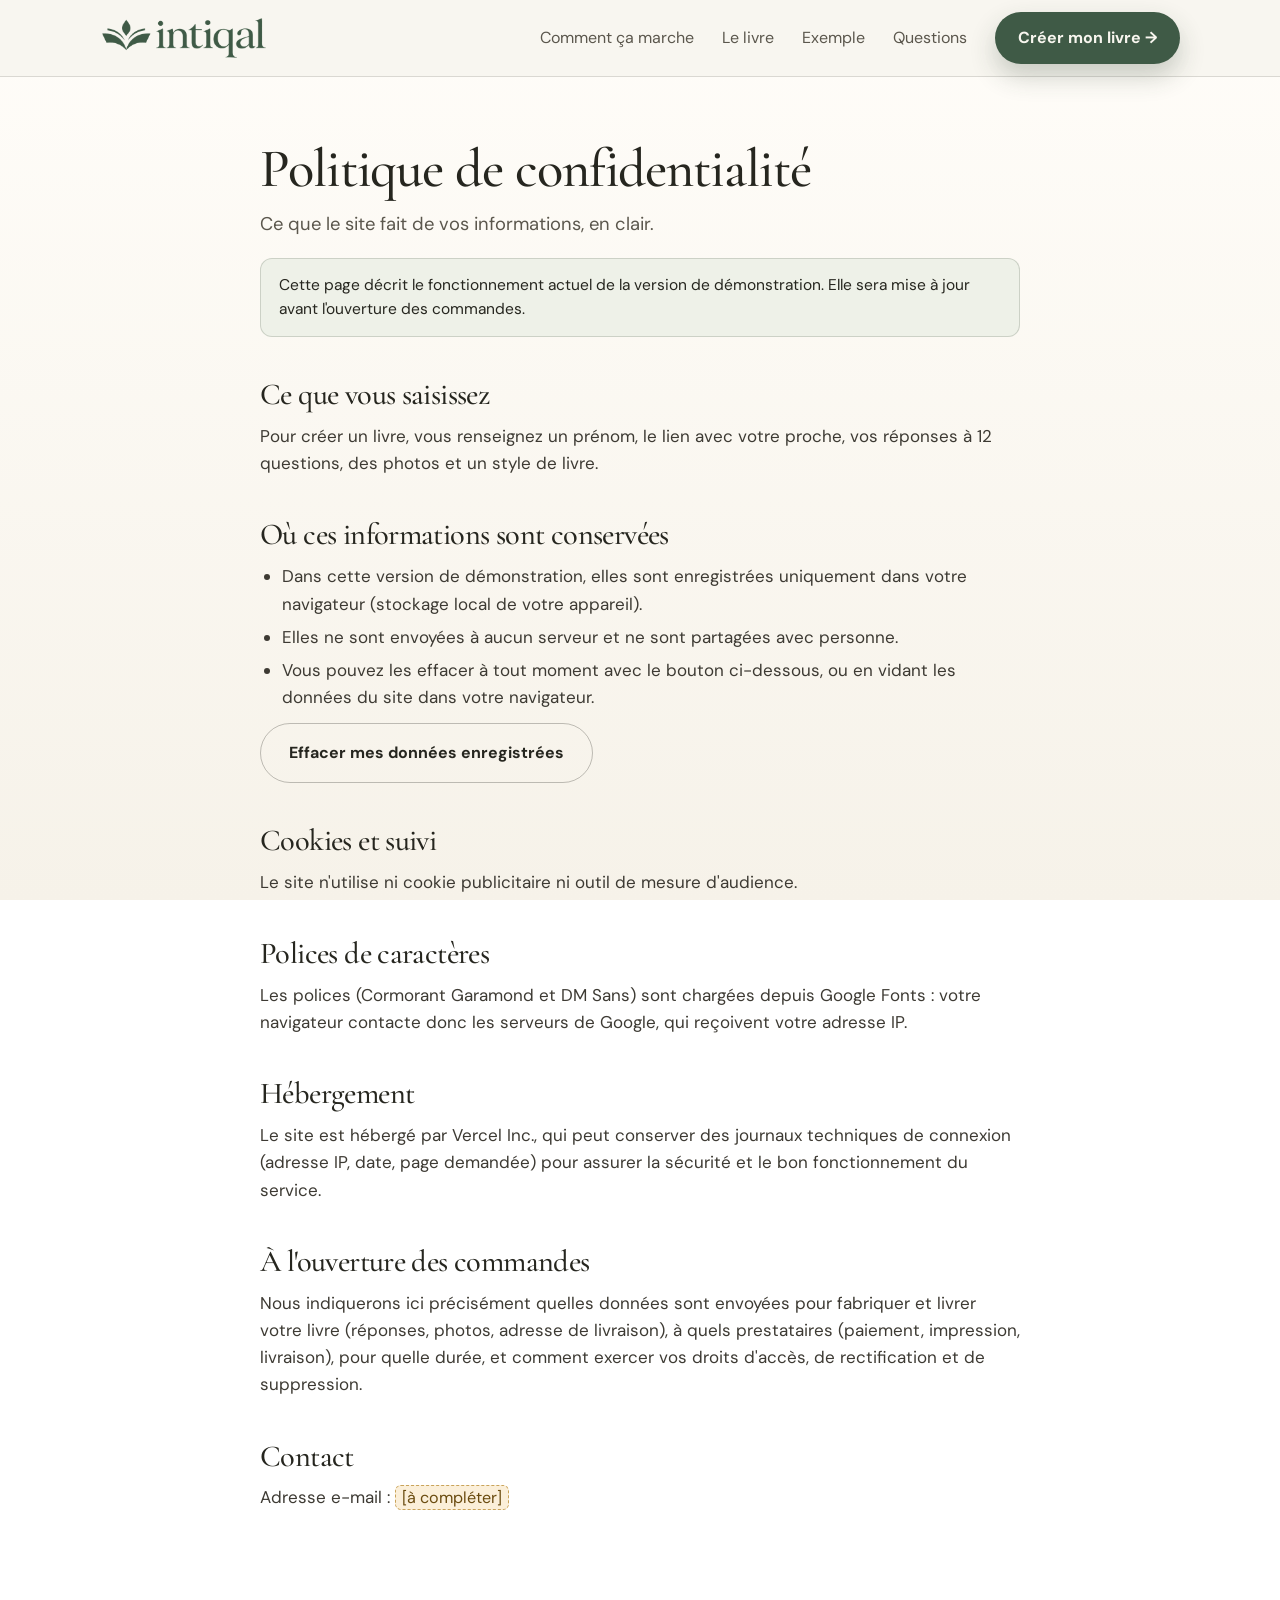
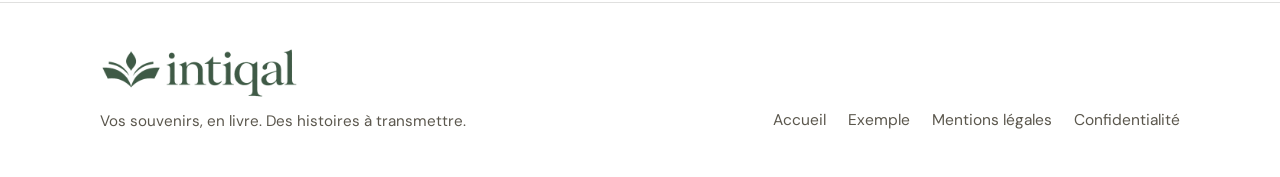
==== confidentialite.html @ 510142e5 "Refonte Intiqal" ====
<!doctype html>
<html lang="fr">
<head>
<meta charset="utf-8">
<meta name="viewport" content="width=device-width,initial-scale=1">
<title>Confidentialité — Intiqal</title>
<meta name="robots" content="noindex">
<meta name="theme-color" content="#3F5A46">
<link rel="icon" type="image/png" sizes="32x32" href="assets/favicon-32.png">
<link rel="preconnect" href="https://fonts.googleapis.com"><link rel="preconnect" href="https://fonts.gstatic.com" crossorigin>
<link href="https://fonts.googleapis.com/css2?family=Cormorant+Garamond:ital,wght@0,500;0,600;1,400;1,500&family=DM+Sans:wght@400;500;600;700&display=swap" rel="stylesheet">
<link rel="stylesheet" href="site.css">
</head>
<body>
<a class="skip" href="#contenu">Aller au contenu</a>
<header class="site-header"><div class="wrap nav">
  <a class="brand" href="index.html" aria-label="Intiqal — accueil"><img class="brand-logo" src="assets/logo-mark.png" width="520" height="136" alt="intiqal"></a>
  <nav class="links" aria-label="Navigation principale"><a href="index.html#concept">Comment ça marche</a><a href="index.html#livre">Le livre</a><a href="exemple.html">Exemple</a><a href="index.html#faq">Questions</a><a class="btn primary" href="creer.html">Créer mon livre →</a></nav>
  <button class="nav-mobile" id="menuBtn" aria-label="Ouvrir le menu" aria-expanded="false" aria-controls="mobileMenu"><svg class="icon" viewBox="0 0 24 24"><path d="M3 6h18M3 12h18M3 18h18"/></svg></button>
</div>
<div class="wrap mobile-menu" id="mobileMenu"><a href="index.html#concept">Comment ça marche</a><a href="index.html#livre">Le livre</a><a href="exemple.html">Exemple</a><a href="index.html#faq">Questions</a><a class="btn primary" href="creer.html">Créer mon livre →</a></div>
</header>
<main id="contenu" class="wrap"><article class="prose">
<h1>Politique de confidentialité</h1>
<p class="lead">Ce que le site fait de vos informations, en clair.</p>
<div class="draft">Cette page décrit le fonctionnement actuel de la version de démonstration. Elle sera mise à jour avant l'ouverture des commandes.</div>

<h2>Ce que vous saisissez</h2>
<p>Pour créer un livre, vous renseignez un prénom, le lien avec votre proche, vos réponses à 12 questions, des photos et un style de livre.</p>

<h2>Où ces informations sont conservées</h2>
<ul>
<li>Dans cette version de démonstration, elles sont enregistrées uniquement dans votre navigateur (stockage local de votre appareil).</li>
<li>Elles ne sont envoyées à aucun serveur et ne sont partagées avec personne.</li>
<li>Vous pouvez les effacer à tout moment avec le bouton ci-dessous, ou en vidant les données du site dans votre navigateur.</li>
</ul>
<p><button class="btn ghost" id="wipe" type="button">Effacer mes données enregistrées</button> <span id="wipeMsg" role="status" style="margin-left:10px;color:var(--green-dark)"></span></p>

<h2>Cookies et suivi</h2>
<p>Le site n'utilise ni cookie publicitaire ni outil de mesure d'audience.</p>

<h2>Polices de caractères</h2>
<p>Les polices (Cormorant Garamond et DM Sans) sont chargées depuis Google Fonts : votre navigateur contacte donc les serveurs de Google, qui reçoivent votre adresse IP.</p>

<h2>Hébergement</h2>
<p>Le site est hébergé par Vercel Inc., qui peut conserver des journaux techniques de connexion (adresse IP, date, page demandée) pour assurer la sécurité et le bon fonctionnement du service.</p>

<h2>À l'ouverture des commandes</h2>
<p>Nous indiquerons ici précisément quelles données sont envoyées pour fabriquer et livrer votre livre (réponses, photos, adresse de livraison), à quels prestataires (paiement, impression, livraison), pour quelle durée, et comment exercer vos droits d'accès, de rectification et de suppression.</p>

<h2>Contact</h2>
<p>Adresse e-mail : <span class="todo">[à compléter]</span></p>
</article></main>
<footer class="site-footer"><div class="wrap foot">
  <div><a class="brand" href="index.html" aria-label="Intiqal — accueil"><img class="brand-logo" src="assets/logo-mark.png" width="520" height="136" loading="lazy" alt="intiqal"></a><div class="copyright">Vos souvenirs, en livre. Des histoires à transmettre.</div></div>
  <div class="foot-links"><a href="index.html">Accueil</a><a href="exemple.html">Exemple</a><a href="mentions-legales.html">Mentions légales</a><a href="confidentialite.html">Confidentialité</a></div>
</div></footer>
<script>
const menuBtn=document.getElementById("menuBtn"),mobileMenu=document.getElementById("mobileMenu");
menuBtn.addEventListener("click",()=>{const open=mobileMenu.classList.toggle("open");menuBtn.setAttribute("aria-expanded",open)});
document.getElementById("wipe").addEventListener("click",()=>{try{["intiqal_name","intiqal_rel","intiqal_gender","intiqal_answers","intiqal_style","intiqal_photos"].forEach(k=>localStorage.removeItem(k))}catch(e){}document.getElementById("wipeMsg").textContent="Données effacées."});
</script>
</body>
</html>
---- site.css ----
/* Intiqal — styles partagés (accueil, exemple, pages légales) + variables utilisées par creer.html */
:root{
  --paper:#F8F5EF;--paper2:#FFFDF9;
  --ink:#26261f;--muted:#5b574d;
  --line:rgba(38,38,31,.14);
  --green:#3F5A46;--green-dark:#2D4333;
  --sage:#eef1e8;--sage-line:rgba(65,83,62,.2);
  --clay:#c98a68;
  --serif:"Cormorant Garamond",Georgia,serif;
  --sans:"DM Sans",Arial,sans-serif;
  --ease:cubic-bezier(.2,.8,.2,1);
}
*{box-sizing:border-box}
html{scroll-behavior:smooth;scroll-padding-top:90px}
body{margin:0;background:linear-gradient(180deg,#FFFDF9 0%,#F6F2E9 100%);background-attachment:fixed;color:var(--ink);font-family:var(--sans);font-size:1.0625rem;line-height:1.6;-webkit-font-smoothing:antialiased}
a{text-decoration:none;color:inherit}
button,input,textarea{font:inherit}
button{cursor:pointer}
h1,h2,h3,h4,p{margin:0}
h1,h2,h3,h4{font-family:var(--serif);font-weight:500;line-height:1.05;letter-spacing:-.02em;color:var(--ink)}
:focus-visible{outline:3px solid var(--green);outline-offset:3px;border-radius:4px}
.sr-only{position:absolute;width:1px;height:1px;overflow:hidden;clip:rect(0 0 0 0);white-space:nowrap}
.skip{position:absolute;left:-999px;top:8px;background:var(--green);color:#fff;padding:10px 16px;border-radius:8px;z-index:100}
.skip:focus{left:8px}
svg.icon{width:22px;height:22px;stroke:currentColor;fill:none;stroke-width:1.5;stroke-linecap:round;stroke-linejoin:round;display:block;flex-shrink:0}
.wrap{width:min(1080px,calc(100% - 44px));margin:auto}

.eyebrow{display:flex;align-items:center;gap:10px;font-size:1.1rem;color:var(--green-dark);font-family:var(--serif);font-style:italic}
.eyebrow:before{content:"";width:18px;height:1px;background:var(--green-dark);opacity:.55}
.head{text-align:center;max-width:680px;margin:auto}
.head .eyebrow{justify-content:center}
.head .eyebrow:before{display:none}
.head h2{font-size:clamp(2.1rem,4vw,3rem);margin-top:10px}
.head p{color:var(--muted);max-width:50ch;margin:16px auto 0}

.btn{display:inline-flex;align-items:center;justify-content:center;gap:10px;border-radius:999px;padding:16px 28px;font-size:1rem;font-weight:700;border:1px solid transparent;transition:transform .2s var(--ease),background .2s,box-shadow .2s;text-align:center}
.btn.primary{background:var(--green);color:#f8f6ef;box-shadow:0 12px 26px rgba(48,63,46,.24)}
.btn.primary:hover{background:var(--green-dark);transform:translateY(-2px)}
.btn.ghost{border-color:rgba(38,38,31,.28);background:transparent;color:var(--ink)}
.btn.ghost:hover{background:rgba(38,38,31,.05);transform:translateY(-2px)}
.btn:disabled{opacity:.45;cursor:not-allowed;transform:none;box-shadow:none}

/* Bandeau démo */
.demo-banner{background:var(--green-dark);color:#f1f3ea;text-align:center;font-size:.95rem;padding:9px 16px;line-height:1.4}
.demo-banner a{text-decoration:underline;text-underline-offset:3px}

/* En-tête */
.site-header{position:sticky;top:0;z-index:50;background:rgba(248,245,239,.9);-webkit-backdrop-filter:blur(18px);backdrop-filter:blur(18px);border-bottom:1px solid var(--line)}
.nav{height:76px;display:flex;align-items:center;justify-content:space-between}
.brand{display:flex;align-items:center}
.brand-logo{height:44px;width:auto;display:block}
nav.links{display:flex;align-items:center;gap:28px;font-size:1rem;color:var(--muted)}
nav.links a:not(.btn):hover{color:var(--ink)}
nav.links .btn{padding:12px 22px;color:#f8f6ef}
.nav-mobile{display:none;border:0;background:none;padding:8px;color:var(--ink)}
.mobile-menu{display:none;flex-direction:column;gap:2px;padding:8px 0 18px;border-top:1px solid var(--line)}
.mobile-menu a{padding:14px 4px;font-size:1.05rem}
.mobile-menu a.btn{margin-top:10px;color:#f8f6ef}
.mobile-menu.open{display:flex}

.section{padding:88px 0}
.section.tint{background:var(--sage)}

/* Cartes */
.cards{margin-top:48px;display:grid;grid-template-columns:repeat(4,1fr);gap:18px}
.card{border:1px solid rgba(63,90,70,.1);border-radius:24px;padding:28px 22px;text-align:center;background:rgba(255,255,255,.75);box-shadow:0 10px 30px rgba(0,0,0,.05)}
.card svg{margin:0 auto 16px;color:var(--green-dark);width:28px;height:28px}
.card h3{font-family:var(--sans);font-weight:700;font-size:1.05rem;margin-bottom:8px;letter-spacing:0;line-height:1.3}
.card p{font-size:.97rem;color:var(--muted)}

.notice{max-width:760px;margin:32px auto 0;display:flex;gap:14px;align-items:flex-start;background:rgba(65,83,62,.07);border:1px solid var(--sage-line);border-radius:14px;padding:18px 20px;color:var(--green-dark);font-size:.97rem}
.notice svg{margin-top:2px}

/* FAQ (details natifs, accessibles sans JS) */
.faq{max-width:780px;margin:44px auto 0;border-radius:16px;overflow:hidden;border:1px solid var(--line);background:var(--paper2)}
.faq details{border-bottom:1px solid var(--line)}
.faq details:last-child{border-bottom:0}
.faq summary{list-style:none;cursor:pointer;padding:22px 24px;display:flex;justify-content:space-between;align-items:center;gap:16px;font-weight:600;font-size:1.05rem}
.faq summary::-webkit-details-marker{display:none}
.faq summary:after{content:"+";font-size:1.5rem;line-height:1;color:var(--green-dark);transition:transform .2s;flex-shrink:0}
.faq details[open] summary:after{transform:rotate(45deg)}
.faq details p{color:var(--muted);padding:0 24px 22px;max-width:62ch}

/* CTA final */
.cta{position:relative;padding:100px 0;text-align:center;overflow:hidden;color:#f8f6ef}
.cta-bg{position:absolute;inset:0;object-fit:cover;width:100%;height:100%}
.cta:after{content:"";position:absolute;inset:0;background:linear-gradient(180deg,rgba(38,38,31,.58),rgba(38,38,31,.76))}
.cta .wrap{position:relative;z-index:2}
.cta .eyebrow{justify-content:center;color:#e1e8db}
.cta .eyebrow:before{display:none}
.cta h2{font-size:clamp(2rem,4.6vw,3.1rem);max-width:680px;margin:14px auto 16px;color:#f8f6ef}
.cta-lead{color:#eceee5;max-width:480px;margin:0 auto 30px}
.cta .price-note{color:#e4e6dd;margin-top:18px}
.price-note{margin-top:18px;font-size:.95rem;color:var(--muted)}

/* Pied de page */
.site-footer{padding:44px 0;border-top:1px solid var(--line)}
.foot{display:flex;justify-content:space-between;gap:30px;flex-wrap:wrap}
.foot .brand-logo{height:52px}
.copyright{font-size:.95rem;color:var(--muted);margin-top:10px}
.foot-links{display:flex;gap:10px 22px;flex-wrap:wrap;color:var(--muted);font-size:.97rem;align-self:flex-end}
.foot-links a:hover{color:var(--ink);text-decoration:underline}

/* Pages de texte (mentions légales, confidentialité) */
.prose{max-width:760px;margin:0 auto;padding:64px 0 90px}
.prose h1{font-size:clamp(2.4rem,5vw,3.4rem);margin-bottom:12px}
.prose h2{font-size:1.9rem;margin:42px 0 10px}
.prose p,.prose li{color:#3d3a33}
.prose p{margin-top:12px}
.prose ul{margin:12px 0 0;padding-left:22px}
.prose li{margin-top:6px}
.prose .lead{color:var(--muted);font-size:1.15rem}
.prose .todo{background:#fbefd9;border:1px dashed #c9a35a;border-radius:6px;padding:1px 6px;color:#6a4b0f;font-size:.95em}
.prose .draft{background:var(--sage);border:1px solid var(--sage-line);border-radius:12px;padding:14px 18px;margin-top:18px;font-size:.97rem}

@media(max-width:860px){
  nav.links{display:none}
  .nav-mobile{display:inline-flex}
  .cards{grid-template-columns:1fr 1fr}
}
@media(max-width:560px){
  .wrap{width:calc(100% - 32px)}
  .section{padding:56px 0}
  .cards{grid-template-columns:1fr}
  .cta{padding:68px 0}
  .btn{padding:15px 22px}
}
@media(prefers-reduced-motion:reduce){html{scroll-behavior:auto}*{transition:none!important;animation:none!important}}
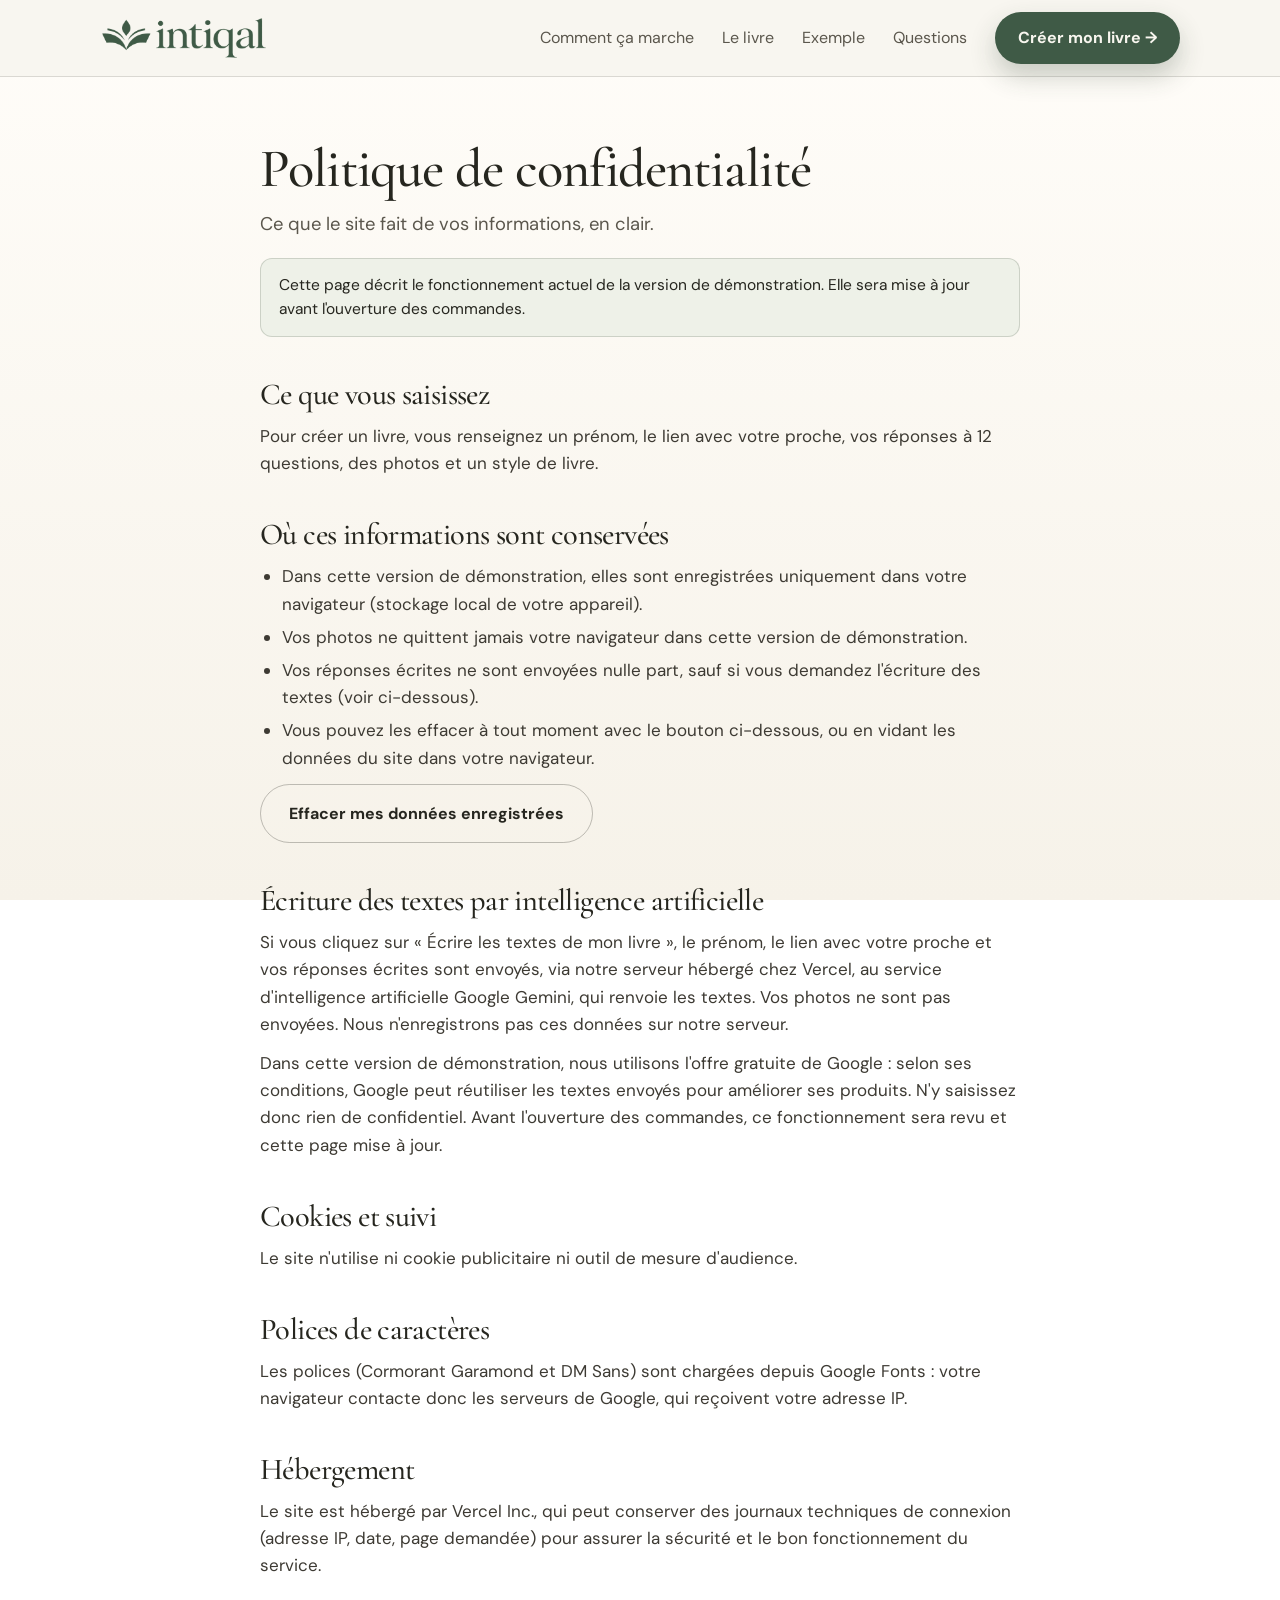
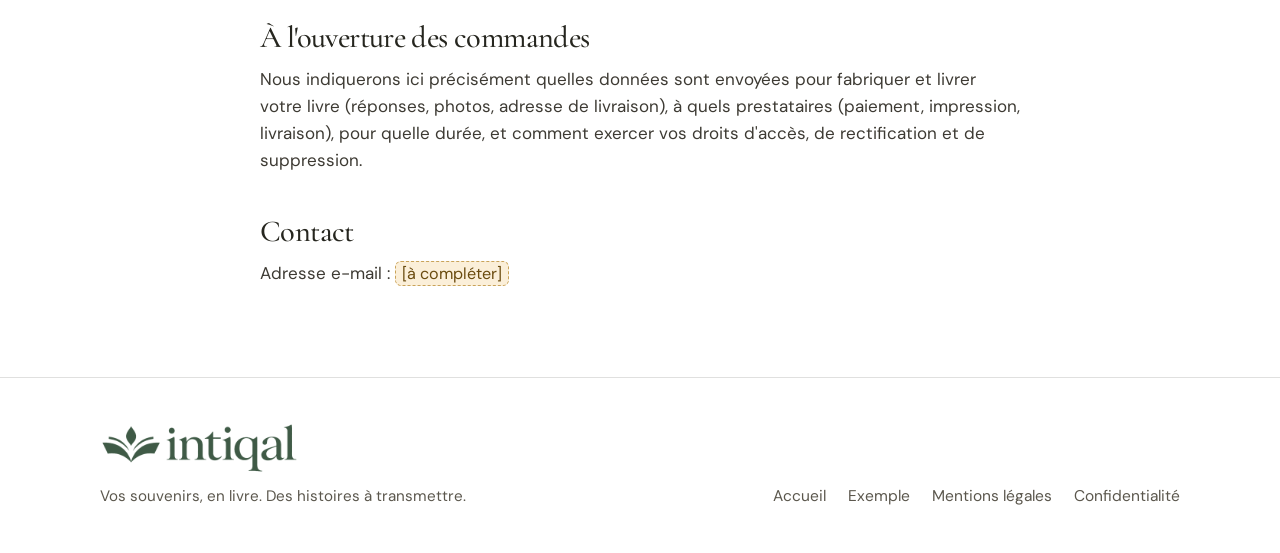
==== commit 506aa50c: "Écriture des textes par IA" ====
--- a/confidentialite.html
+++ b/confidentialite.html
@@ -31,10 +31,15 @@
 <h2>Où ces informations sont conservées</h2>
 <ul>
 <li>Dans cette version de démonstration, elles sont enregistrées uniquement dans votre navigateur (stockage local de votre appareil).</li>
-<li>Elles ne sont envoyées à aucun serveur et ne sont partagées avec personne.</li>
+<li>Vos photos ne quittent jamais votre navigateur dans cette version de démonstration.</li>
+<li>Vos réponses écrites ne sont envoyées nulle part, sauf si vous demandez l'écriture des textes (voir ci-dessous).</li>
 <li>Vous pouvez les effacer à tout moment avec le bouton ci-dessous, ou en vidant les données du site dans votre navigateur.</li>
 </ul>
 <p><button class="btn ghost" id="wipe" type="button">Effacer mes données enregistrées</button> <span id="wipeMsg" role="status" style="margin-left:10px;color:var(--green-dark)"></span></p>
+
+<h2>Écriture des textes par intelligence artificielle</h2>
+<p>Si vous cliquez sur « Écrire les textes de mon livre », le prénom, le lien avec votre proche et vos réponses écrites sont envoyés, via notre serveur hébergé chez Vercel, au service d'intelligence artificielle Google Gemini, qui renvoie les textes. Vos photos ne sont pas envoyées. Nous n'enregistrons pas ces données sur notre serveur.</p>
+<p>Dans cette version de démonstration, nous utilisons l'offre gratuite de Google : selon ses conditions, Google peut réutiliser les textes envoyés pour améliorer ses produits. N'y saisissez donc rien de confidentiel. Avant l'ouverture des commandes, ce fonctionnement sera revu et cette page mise à jour.</p>
 
 <h2>Cookies et suivi</h2>
 <p>Le site n'utilise ni cookie publicitaire ni outil de mesure d'audience.</p>
@@ -58,7 +63,7 @@
 <script>
 const menuBtn=document.getElementById("menuBtn"),mobileMenu=document.getElementById("mobileMenu");
 menuBtn.addEventListener("click",()=>{const open=mobileMenu.classList.toggle("open");menuBtn.setAttribute("aria-expanded",open)});
-document.getElementById("wipe").addEventListener("click",()=>{try{["intiqal_name","intiqal_rel","intiqal_gender","intiqal_answers","intiqal_style","intiqal_photos"].forEach(k=>localStorage.removeItem(k))}catch(e){}document.getElementById("wipeMsg").textContent="Données effacées."});
+document.getElementById("wipe").addEventListener("click",()=>{try{["intiqal_name","intiqal_rel","intiqal_gender","intiqal_answers","intiqal_style","intiqal_photos","intiqal_texts"].forEach(k=>localStorage.removeItem(k))}catch(e){}document.getElementById("wipeMsg").textContent="Données effacées."});
 </script>
 </body>
 </html>
